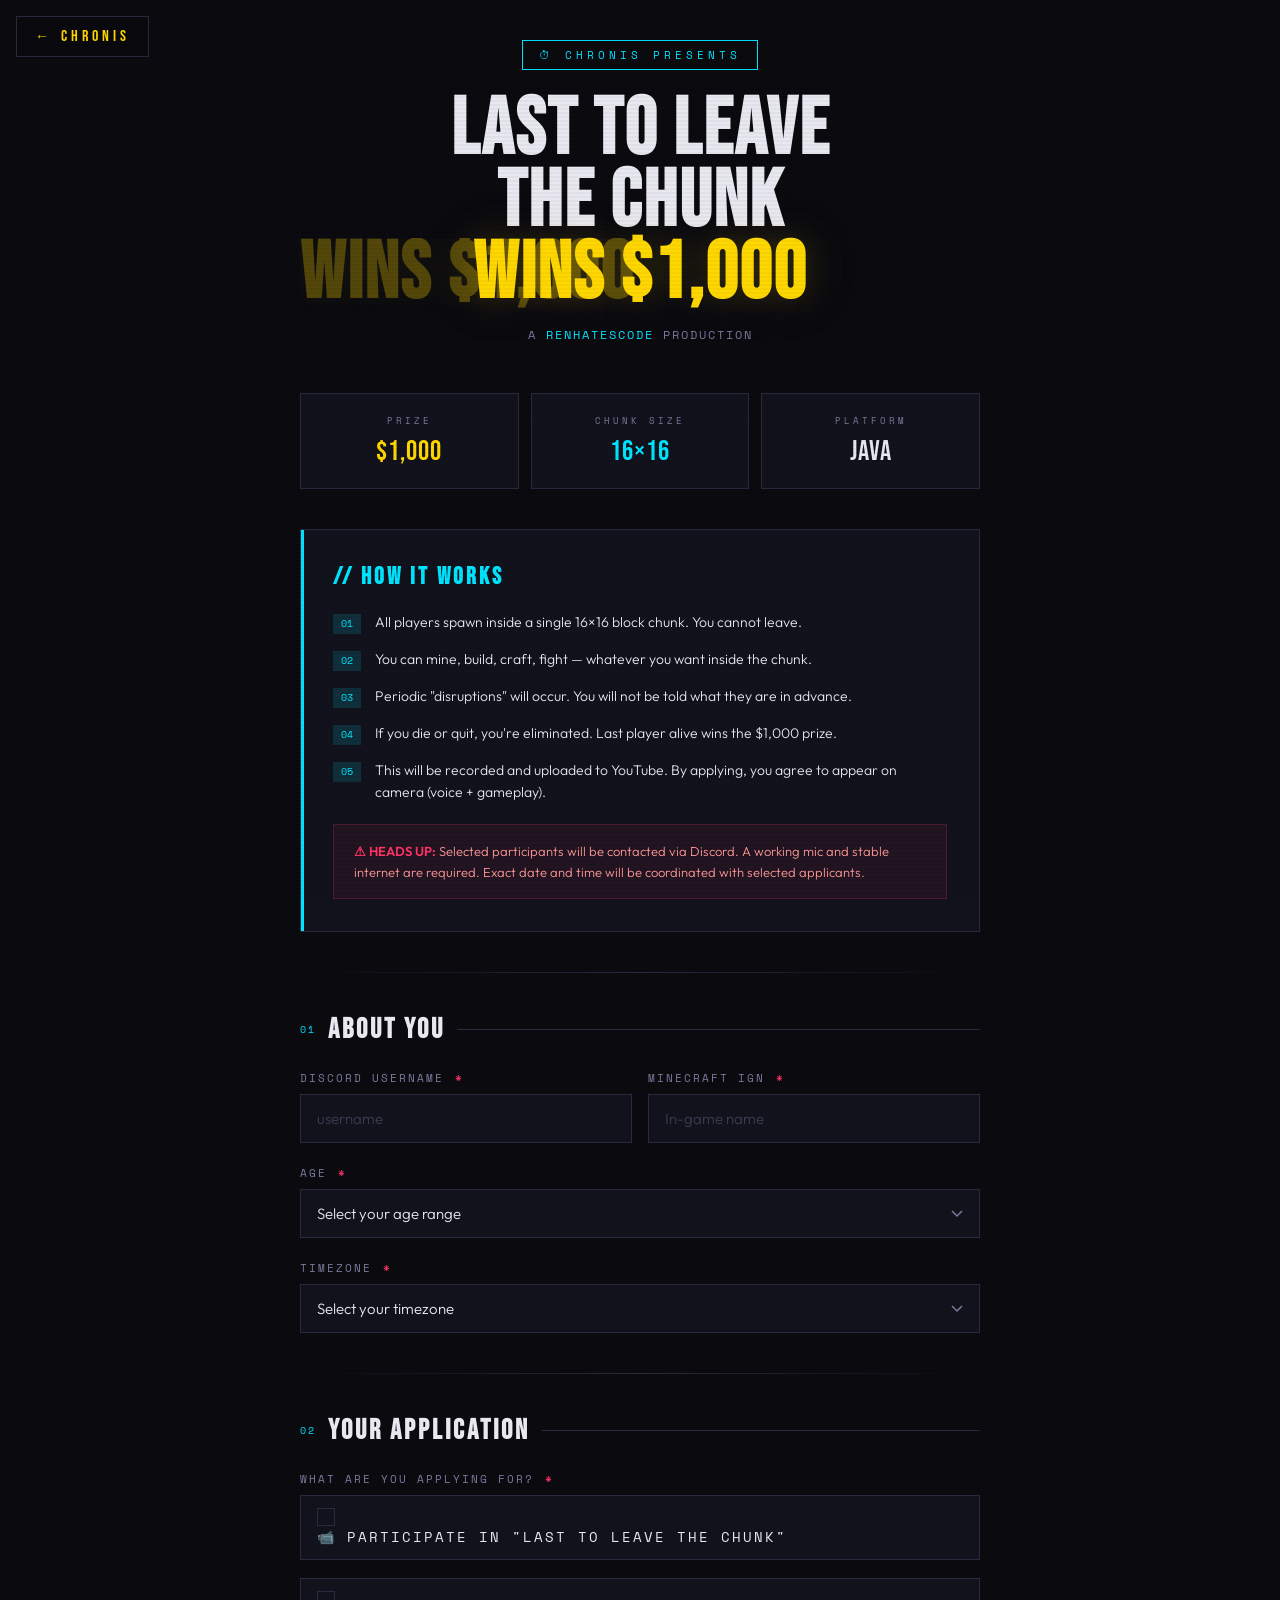
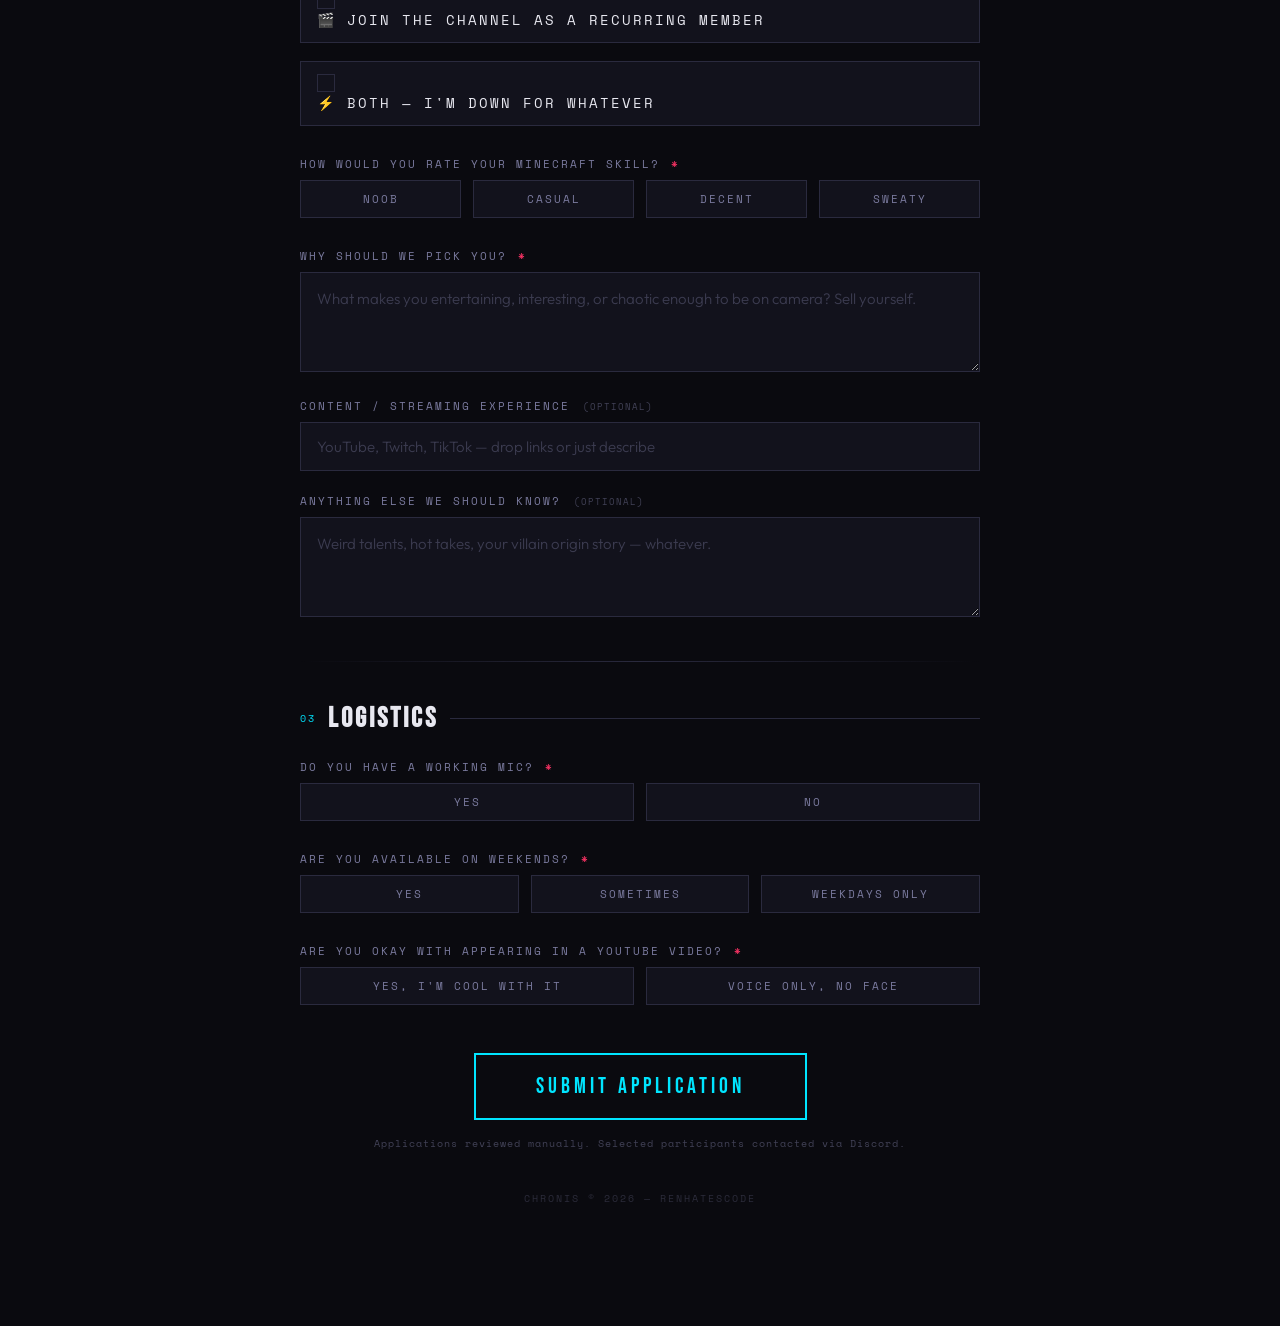
==== apply.html @ 7272223d "Add back button and update production name" ====
<!DOCTYPE html>
<html lang="en">
<head>
<meta charset="UTF-8">
<meta name="viewport" content="width=device-width, initial-scale=1.0">
<title>CHRONIS — Last To Leave The Chunk</title>
<link href="https://fonts.googleapis.com/css2?family=Bebas+Neue&family=Space+Mono:wght@400;700&family=Outfit:wght@300;400;500;600;700&display=swap" rel="stylesheet">
<style>
  :root {
    --bg: #0a0a0f;
    --surface: #12121c;
    --surface-2: #1a1a2e;
    --border: #2a2a3e;
    --accent: #00e5ff;
    --accent-dim: #00e5ff22;
    --accent-glow: #00e5ff44;
    --gold: #ffd700;
    --gold-dim: #ffd70022;
    --text: #e8e8f0;
    --text-dim: #7a7a9e;
    --danger: #ff3366;
    --success: #00ff88;
  }

  * { margin: 0; padding: 0; box-sizing: border-box; }

  .back-btn {
    position: fixed;
    top: 16px;
    left: 16px;
    z-index: 100;
    display: flex;
    align-items: center;
    gap: 8px;
    font-family: 'Bebas Neue', sans-serif;
    font-size: 16px;
    letter-spacing: 4px;
    color: var(--gold);
    text-decoration: none;
    padding: 10px 18px;
    background: rgba(10, 10, 15, 0.85);
    backdrop-filter: blur(12px);
    border: 1px solid var(--border);
    transition: border-color 0.3s, background 0.3s;
  }

  .back-btn:hover {
    border-color: var(--gold);
    background: rgba(10, 10, 15, 0.95);
  }

  .back-btn .arrow {
    font-size: 14px;
    transition: transform 0.3s;
  }

  .back-btn:hover .arrow { transform: translateX(-4px); }

  body {
    background: var(--bg);
    color: var(--text);
    font-family: 'Outfit', sans-serif;
    min-height: 100vh;
    overflow-x: hidden;
  }

  /* Scanline overlay */
  body::after {
    content: '';
    position: fixed;
    inset: 0;
    background: repeating-linear-gradient(
      0deg,
      transparent,
      transparent 2px,
      rgba(0, 0, 0, 0.03) 2px,
      rgba(0, 0, 0, 0.03) 4px
    );
    pointer-events: none;
    z-index: 1000;
  }

  /* Grid background */
  .grid-bg {
    position: fixed;
    inset: 0;
    background-image:
      linear-gradient(var(--border) 1px, transparent 1px),
      linear-gradient(90deg, var(--border) 1px, transparent 1px);
    background-size: 60px 60px;
    opacity: 0.07;
    pointer-events: none;
  }

  /* Floating particles */
  .particles {
    position: fixed;
    inset: 0;
    pointer-events: none;
    overflow: hidden;
  }

  .particle {
    position: absolute;
    width: 2px;
    height: 2px;
    background: var(--accent);
    border-radius: 50%;
    opacity: 0;
    animation: float-up 8s infinite;
  }

  @keyframes float-up {
    0% { opacity: 0; transform: translateY(100vh) scale(0); }
    10% { opacity: 0.6; }
    90% { opacity: 0.6; }
    100% { opacity: 0; transform: translateY(-10vh) scale(1); }
  }

  .container {
    max-width: 720px;
    margin: 0 auto;
    padding: 40px 20px 80px;
    position: relative;
    z-index: 1;
  }

  /* Header */
  .header {
    text-align: center;
    margin-bottom: 50px;
    position: relative;
  }

  .header-tag {
    display: inline-block;
    font-family: 'Space Mono', monospace;
    font-size: 11px;
    letter-spacing: 4px;
    text-transform: uppercase;
    color: var(--accent);
    border: 1px solid var(--accent);
    padding: 6px 16px;
    margin-bottom: 24px;
    position: relative;
    animation: tag-pulse 3s ease-in-out infinite;
  }

  @keyframes tag-pulse {
    0%, 100% { box-shadow: 0 0 0px var(--accent-dim); }
    50% { box-shadow: 0 0 20px var(--accent-dim); }
  }

  .header h1 {
    font-family: 'Bebas Neue', sans-serif;
    font-size: clamp(48px, 10vw, 80px);
    line-height: 0.9;
    letter-spacing: 2px;
    margin-bottom: 8px;
    position: relative;
  }

  .header h1 .line1 { color: var(--text); }
  .header h1 .line2 { color: var(--text); }
  .header h1 .line3 {
    color: var(--gold);
    text-shadow: 0 0 30px var(--gold-dim), 0 0 60px var(--gold-dim);
    position: relative;
  }

  .header h1 .line3::after {
    content: 'WINS $1,000';
    position: absolute;
    left: 0;
    top: 0;
    color: var(--gold);
    opacity: 0.3;
    animation: glitch-text 4s infinite;
    clip-path: inset(0 0 0 0);
  }

  @keyframes glitch-text {
    0%, 95%, 100% { transform: translate(0); clip-path: inset(0 0 100% 0); }
    96% { transform: translate(-3px, 1px); clip-path: inset(20% 0 40% 0); }
    97% { transform: translate(3px, -1px); clip-path: inset(60% 0 10% 0); }
    98% { transform: translate(-1px, 2px); clip-path: inset(40% 0 30% 0); }
  }

  .header-sub {
    font-family: 'Space Mono', monospace;
    font-size: 12px;
    color: var(--text-dim);
    letter-spacing: 2px;
    margin-top: 16px;
  }

  .header-sub span { color: var(--accent); }

  /* Event info cards */
  .info-grid {
    display: grid;
    grid-template-columns: repeat(3, 1fr);
    gap: 12px;
    margin-bottom: 40px;
  }

  .info-card {
    background: var(--surface);
    border: 1px solid var(--border);
    padding: 20px 16px;
    text-align: center;
    position: relative;
    overflow: hidden;
    transition: border-color 0.3s, transform 0.2s;
  }

  .info-card:hover {
    border-color: var(--accent);
    transform: translateY(-2px);
  }

  .info-card::before {
    content: '';
    position: absolute;
    top: 0;
    left: 0;
    right: 0;
    height: 2px;
    background: linear-gradient(90deg, transparent, var(--accent), transparent);
    opacity: 0;
    transition: opacity 0.3s;
  }

  .info-card:hover::before { opacity: 1; }

  .info-card .label {
    font-family: 'Space Mono', monospace;
    font-size: 9px;
    letter-spacing: 3px;
    text-transform: uppercase;
    color: var(--text-dim);
    margin-bottom: 8px;
  }

  .info-card .value {
    font-family: 'Bebas Neue', sans-serif;
    font-size: 28px;
    color: var(--text);
    letter-spacing: 1px;
  }

  .info-card .value.gold { color: var(--gold); }
  .info-card .value.cyan { color: var(--accent); }

  /* Rules section */
  .rules {
    background: var(--surface);
    border: 1px solid var(--border);
    padding: 32px;
    margin-bottom: 40px;
    position: relative;
  }

  .rules::before {
    content: '';
    position: absolute;
    top: 0; left: 0;
    width: 3px;
    height: 100%;
    background: var(--accent);
  }

  .rules h2 {
    font-family: 'Bebas Neue', sans-serif;
    font-size: 24px;
    letter-spacing: 3px;
    color: var(--accent);
    margin-bottom: 20px;
  }

  .rule-item {
    display: flex;
    gap: 14px;
    align-items: flex-start;
    margin-bottom: 14px;
    font-size: 14px;
    line-height: 1.6;
    color: var(--text);
    font-weight: 300;
  }

  .rule-item:last-child { margin-bottom: 0; }

  .rule-num {
    font-family: 'Space Mono', monospace;
    font-size: 10px;
    color: var(--accent);
    background: var(--accent-dim);
    padding: 2px 8px;
    flex-shrink: 0;
    margin-top: 3px;
  }

  .warning-box {
    background: #ff336611;
    border: 1px solid #ff336633;
    padding: 16px 20px;
    margin-top: 20px;
    font-size: 13px;
    color: #ff9999;
    font-weight: 300;
    line-height: 1.6;
  }

  .warning-box strong {
    color: var(--danger);
    font-weight: 600;
  }

  /* Form section */
  .form-section {
    margin-bottom: 20px;
  }

  .section-header {
    display: flex;
    align-items: center;
    gap: 12px;
    margin-bottom: 24px;
  }

  .section-header h2 {
    font-family: 'Bebas Neue', sans-serif;
    font-size: 28px;
    letter-spacing: 3px;
  }

  .section-header .line {
    flex: 1;
    height: 1px;
    background: var(--border);
  }

  .section-header .num {
    font-family: 'Space Mono', monospace;
    font-size: 10px;
    color: var(--accent);
    letter-spacing: 2px;
  }

  .field {
    margin-bottom: 22px;
  }

  .field label {
    display: block;
    font-family: 'Space Mono', monospace;
    font-size: 11px;
    letter-spacing: 2px;
    text-transform: uppercase;
    color: var(--text-dim);
    margin-bottom: 8px;
  }

  .field label .required {
    color: var(--danger);
    margin-left: 2px;
  }

  .field label .optional {
    color: var(--text-dim);
    opacity: 0.5;
    font-size: 9px;
    margin-left: 4px;
    letter-spacing: 1px;
  }

  .field input,
  .field textarea,
  .field select {
    width: 100%;
    background: var(--surface);
    border: 1px solid var(--border);
    color: var(--text);
    font-family: 'Outfit', sans-serif;
    font-size: 15px;
    font-weight: 300;
    padding: 14px 16px;
    outline: none;
    transition: border-color 0.3s, box-shadow 0.3s;
  }

  .field input:focus,
  .field textarea:focus,
  .field select:focus {
    border-color: var(--accent);
    box-shadow: 0 0 0 3px var(--accent-dim);
  }

  .field input::placeholder,
  .field textarea::placeholder {
    color: var(--text-dim);
    opacity: 0.4;
  }

  .field textarea {
    min-height: 100px;
    resize: vertical;
    line-height: 1.6;
  }

  .field select {
    cursor: pointer;
    appearance: none;
    background-image: url("data:image/svg+xml,%3Csvg xmlns='http://www.w3.org/2000/svg' width='12' height='8'%3E%3Cpath d='M1 1l5 5 5-5' stroke='%237a7a9e' fill='none' stroke-width='1.5'/%3E%3C/svg%3E");
    background-repeat: no-repeat;
    background-position: right 16px center;
    padding-right: 40px;
  }

  .field select option {
    background: var(--surface);
    color: var(--text);
  }

  .field-row {
    display: grid;
    grid-template-columns: 1fr 1fr;
    gap: 16px;
  }

  @media (max-width: 500px) {
    .field-row { grid-template-columns: 1fr; }
    .info-grid { grid-template-columns: 1fr; }
  }

  /* Checkbox group */
  .checkbox-group {
    display: flex;
    flex-direction: column;
    gap: 10px;
  }

  .checkbox-item {
    display: flex;
    align-items: center;
    gap: 12px;
    cursor: pointer;
    padding: 12px 16px;
    background: var(--surface);
    border: 1px solid var(--border);
    transition: border-color 0.2s, background 0.2s;
  }

  .checkbox-item:hover {
    border-color: var(--accent);
    background: var(--surface-2);
  }

  .checkbox-item input {
    display: none;
  }

  .checkbox-item .check-box {
    width: 18px;
    height: 18px;
    border: 1px solid var(--border);
    display: flex;
    align-items: center;
    justify-content: center;
    flex-shrink: 0;
    transition: all 0.2s;
  }

  .checkbox-item input:checked + .check-box {
    background: var(--accent);
    border-color: var(--accent);
  }

  .checkbox-item input:checked + .check-box::after {
    content: '✓';
    color: var(--bg);
    font-size: 12px;
    font-weight: 700;
  }

  .checkbox-item .check-label {
    font-size: 14px;
    font-weight: 300;
    color: var(--text);
  }

  /* Radio group */
  .radio-group {
    display: flex;
    gap: 12px;
    flex-wrap: wrap;
  }

  .radio-item {
    cursor: pointer;
    padding: 10px 20px;
    background: var(--surface);
    border: 1px solid var(--border);
    font-size: 14px;
    font-weight: 400;
    color: var(--text-dim);
    transition: all 0.2s;
    flex: 1;
    text-align: center;
    min-width: 100px;
  }

  .radio-item:hover {
    border-color: var(--accent);
    color: var(--text);
  }

  .radio-item input { display: none; }

  .radio-item:has(input:checked) {
    background: var(--accent-dim);
    border-color: var(--accent);
    color: var(--accent);
    font-weight: 600;
  }

  /* Submit */
  .submit-area {
    margin-top: 40px;
    text-align: center;
  }

  .submit-btn {
    font-family: 'Bebas Neue', sans-serif;
    font-size: 22px;
    letter-spacing: 4px;
    padding: 18px 60px;
    background: transparent;
    color: var(--accent);
    border: 2px solid var(--accent);
    cursor: pointer;
    position: relative;
    overflow: hidden;
    transition: all 0.3s;
  }

  .submit-btn::before {
    content: '';
    position: absolute;
    inset: 0;
    background: var(--accent);
    transform: translateX(-101%);
    transition: transform 0.3s;
  }

  .submit-btn:hover::before { transform: translateX(0); }
  .submit-btn:hover { color: var(--bg); }
  .submit-btn span { position: relative; z-index: 1; }

  .submit-note {
    font-family: 'Space Mono', monospace;
    font-size: 10px;
    color: var(--text-dim);
    margin-top: 16px;
    letter-spacing: 1px;
    opacity: 0.5;
  }

  /* Success state */
  .success-state {
    display: none;
    text-align: center;
    padding: 80px 20px;
  }

  .success-state.active { display: block; }

  .success-icon {
    font-size: 64px;
    margin-bottom: 24px;
    animation: success-pop 0.5s cubic-bezier(0.175, 0.885, 0.32, 1.275);
  }

  @keyframes success-pop {
    0% { transform: scale(0); }
    100% { transform: scale(1); }
  }

  .success-state h2 {
    font-family: 'Bebas Neue', sans-serif;
    font-size: 36px;
    letter-spacing: 3px;
    color: var(--success);
    margin-bottom: 12px;
  }

  .success-state p {
    color: var(--text-dim);
    font-weight: 300;
    line-height: 1.8;
    max-width: 400px;
    margin: 0 auto;
  }

  /* Footer */
  .footer {
    text-align: center;
    padding: 40px 20px;
    font-family: 'Space Mono', monospace;
    font-size: 10px;
    color: var(--text-dim);
    letter-spacing: 2px;
    opacity: 0.3;
  }

  /* Divider */
  .divider {
    height: 1px;
    background: linear-gradient(90deg, transparent, var(--border), transparent);
    margin: 40px 0;
  }

  /* Animate in */
  .fade-in {
    opacity: 0;
    transform: translateY(20px);
    animation: fadeUp 0.6s forwards;
  }

  @keyframes fadeUp {
    to { opacity: 1; transform: translateY(0); }
  }

  .fade-in:nth-child(1) { animation-delay: 0.1s; }
  .fade-in:nth-child(2) { animation-delay: 0.2s; }
  .fade-in:nth-child(3) { animation-delay: 0.3s; }
  .fade-in:nth-child(4) { animation-delay: 0.4s; }
  .fade-in:nth-child(5) { animation-delay: 0.5s; }
</style>
</head>
<body>

<a href="index.html" class="back-btn"><span class="arrow">←</span> CHRONIS</a>

<div class="grid-bg"></div>

<div class="particles" id="particles"></div>

<div class="container">

  <div class="header fade-in">
    <div class="header-tag">⏱ CHRONIS PRESENTS</div>
    <h1>
      <div class="line1">LAST TO LEAVE</div>
      <div class="line2">THE CHUNK</div>
      <div class="line3">WINS $1,000</div>
    </h1>
    <div class="header-sub">A <span>RENHATESCODE</span> PRODUCTION</div>
  </div>

  <div class="info-grid fade-in">
    <div class="info-card">
      <div class="label">PRIZE</div>
      <div class="value gold">$1,000</div>
    </div>
    <div class="info-card">
      <div class="label">CHUNK SIZE</div>
      <div class="value cyan">16×16</div>
    </div>
    <div class="info-card">
      <div class="label">PLATFORM</div>
      <div class="value">JAVA</div>
    </div>
  </div>

  <div class="rules fade-in">
    <h2>// HOW IT WORKS</h2>
    <div class="rule-item">
      <span class="rule-num">01</span>
      <span>All players spawn inside a single 16×16 block chunk. You cannot leave.</span>
    </div>
    <div class="rule-item">
      <span class="rule-num">02</span>
      <span>You can mine, build, craft, fight — whatever you want inside the chunk.</span>
    </div>
    <div class="rule-item">
      <span class="rule-num">03</span>
      <span>Periodic "disruptions" will occur. You will not be told what they are in advance.</span>
    </div>
    <div class="rule-item">
      <span class="rule-num">04</span>
      <span>If you die or quit, you're eliminated. Last player alive wins the $1,000 prize.</span>
    </div>
    <div class="rule-item">
      <span class="rule-num">05</span>
      <span>This will be recorded and uploaded to YouTube. By applying, you agree to appear on camera (voice + gameplay).</span>
    </div>
    <div class="warning-box">
      <strong>⚠ HEADS UP:</strong> Selected participants will be contacted via Discord. A working mic and stable internet are required. Exact date and time will be coordinated with selected applicants.
    </div>
  </div>

  <div class="divider"></div>

  <form id="appForm" class="fade-in">

    <div class="form-section">
      <div class="section-header">
        <span class="num">01</span>
        <h2>ABOUT YOU</h2>
        <div class="line"></div>
      </div>

      <div class="field-row">
        <div class="field">
          <label>Discord Username <span class="required">*</span></label>
          <input type="text" id="discord" placeholder="username" required />
        </div>
        <div class="field">
          <label>Minecraft IGN <span class="required">*</span></label>
          <input type="text" id="mc-ign" placeholder="In-game name" required />
        </div>
      </div>

      <div class="field">
        <label>Age <span class="required">*</span></label>
        <select id="age" required>
          <option value="" disabled selected>Select your age range</option>
          <option>Under 16</option>
          <option>16 - 17</option>
          <option>18 - 24</option>
          <option>25+</option>
        </select>
      </div>

      <div class="field">
        <label>Timezone <span class="required">*</span></label>
        <select id="timezone" required>
          <option value="" disabled selected>Select your timezone</option>
          <option>EST / EDT (US Eastern)</option>
          <option>CST / CDT (US Central)</option>
          <option>MST / MDT (US Mountain)</option>
          <option>PST / PDT (US Pacific)</option>
          <option>GMT / BST (UK)</option>
          <option>CET / CEST (Central Europe)</option>
          <option>JST (Japan)</option>
          <option>AEST (Australia Eastern)</option>
          <option>Other</option>
        </select>
      </div>
    </div>

    <div class="divider"></div>

    <div class="form-section">
      <div class="section-header">
        <span class="num">02</span>
        <h2>YOUR APPLICATION</h2>
        <div class="line"></div>
      </div>

      <div class="field">
        <label>What are you applying for? <span class="required">*</span></label>
        <div class="checkbox-group">
          <label class="checkbox-item">
            <input type="checkbox" name="apply-for" value="video" />
            <span class="check-box"></span>
            <span class="check-label">📹 Participate in "Last To Leave The Chunk"</span>
          </label>
          <label class="checkbox-item">
            <input type="checkbox" name="apply-for" value="member" />
            <span class="check-box"></span>
            <span class="check-label">🎬 Join the channel as a recurring member</span>
          </label>
          <label class="checkbox-item">
            <input type="checkbox" name="apply-for" value="both" />
            <span class="check-box"></span>
            <span class="check-label">⚡ Both — I'm down for whatever</span>
          </label>
        </div>
      </div>

      <div class="field">
        <label>How would you rate your Minecraft skill? <span class="required">*</span></label>
        <div class="radio-group">
          <label class="radio-item">
            <input type="radio" name="skill" value="noob" />
            Noob
          </label>
          <label class="radio-item">
            <input type="radio" name="skill" value="casual" />
            Casual
          </label>
          <label class="radio-item">
            <input type="radio" name="skill" value="decent" />
            Decent
          </label>
          <label class="radio-item">
            <input type="radio" name="skill" value="sweaty" />
            Sweaty
          </label>
        </div>
      </div>

      <div class="field">
        <label>Why should we pick you? <span class="required">*</span></label>
        <textarea id="pitch" placeholder="What makes you entertaining, interesting, or chaotic enough to be on camera? Sell yourself." required></textarea>
      </div>

      <div class="field">
        <label>Content / streaming experience <span class="optional">(OPTIONAL)</span></label>
        <input type="text" id="experience" placeholder="YouTube, Twitch, TikTok — drop links or just describe" />
      </div>

      <div class="field">
        <label>Anything else we should know? <span class="optional">(OPTIONAL)</span></label>
        <textarea id="extra" placeholder="Weird talents, hot takes, your villain origin story — whatever."></textarea>
      </div>
    </div>

    <div class="divider"></div>

    <div class="form-section">
      <div class="section-header">
        <span class="num">03</span>
        <h2>LOGISTICS</h2>
        <div class="line"></div>
      </div>

      <div class="field">
        <label>Do you have a working mic? <span class="required">*</span></label>
        <div class="radio-group">
          <label class="radio-item">
            <input type="radio" name="mic" value="yes" />
            Yes
          </label>
          <label class="radio-item">
            <input type="radio" name="mic" value="no" />
            No
          </label>
        </div>
      </div>

      <div class="field">
        <label>Are you available on weekends? <span class="required">*</span></label>
        <div class="radio-group">
          <label class="radio-item">
            <input type="radio" name="weekend" value="yes" />
            Yes
          </label>
          <label class="radio-item">
            <input type="radio" name="weekend" value="sometimes" />
            Sometimes
          </label>
          <label class="radio-item">
            <input type="radio" name="weekend" value="no" />
            Weekdays only
          </label>
        </div>
      </div>

      <div class="field">
        <label>Are you okay with appearing in a YouTube video? <span class="required">*</span></label>
        <div class="radio-group">
          <label class="radio-item">
            <input type="radio" name="consent" value="yes" />
            Yes, I'm cool with it
          </label>
          <label class="radio-item">
            <input type="radio" name="consent" value="voice-only" />
            Voice only, no face
          </label>
        </div>
      </div>
    </div>

    <div class="submit-area">
      <button type="submit" class="submit-btn">
        <span>SUBMIT APPLICATION</span>
      </button>
      <div class="submit-note">Applications reviewed manually. Selected participants contacted via Discord.</div>
    </div>

  </form>

  <div class="success-state" id="successState">
    <div class="success-icon">⏱</div>
    <h2>APPLICATION RECEIVED</h2>
    <p>Your application has been submitted. If selected, you'll be contacted via Discord. Keep an eye on your DMs.</p>
    <div style="margin-top: 24px; font-family: 'Space Mono', monospace; font-size: 10px; color: var(--text-dim); letter-spacing: 2px;">
      THE CHRONIS IS WATCHING
    </div>
  </div>

  <div class="footer">
    CHRONIS © 2026 — RENHATESCODE
  </div>

</div>

<script>
  // ============================================
  // PASTE YOUR DISCORD WEBHOOK URL BELOW
  // ============================================
  const WEBHOOK_URL = 'YOUR_WEBHOOK_URL_HERE';
  // ============================================

  // Particles
  const container = document.getElementById('particles');
  for (let i = 0; i < 30; i++) {
    const p = document.createElement('div');
    p.className = 'particle';
    p.style.left = Math.random() * 100 + '%';
    p.style.animationDelay = Math.random() * 8 + 's';
    p.style.animationDuration = (6 + Math.random() * 6) + 's';
    container.appendChild(p);
  }

  // Collect form data and send to Discord
  document.getElementById('appForm').addEventListener('submit', async function(e) {
    e.preventDefault();

    const btn = this.querySelector('.submit-btn');
    const btnText = btn.querySelector('span');
    const originalText = btnText.textContent;
    btnText.textContent = 'SUBMITTING...';
    btn.style.pointerEvents = 'none';
    btn.style.opacity = '0.5';

    // Gather values
    const discord = document.getElementById('discord').value.trim();
    const mcIgn = document.getElementById('mc-ign').value.trim();
    const age = document.getElementById('age').value;
    const timezone = document.getElementById('timezone').value;
    const pitch = document.getElementById('pitch').value.trim();
    const experience = document.getElementById('experience').value.trim() || 'N/A';
    const extra = document.getElementById('extra').value.trim() || 'N/A';

    // Checkboxes
    const applyFor = [...document.querySelectorAll('input[name="apply-for"]:checked')]
      .map(cb => {
        const labels = { video: '📹 Video Participant', member: '🎬 Channel Member', both: '⚡ Both' };
        return labels[cb.value] || cb.value;
      }).join(', ') || 'None selected';

    // Radio buttons
    const skill = document.querySelector('input[name="skill"]:checked')?.value || 'Not selected';
    const mic = document.querySelector('input[name="mic"]:checked')?.value || 'Not selected';
    const weekend = document.querySelector('input[name="weekend"]:checked')?.value || 'Not selected';
    const consent = document.querySelector('input[name="consent"]:checked')?.value || 'Not selected';

    const skillEmojis = { noob: '🟢 Noob', casual: '🟡 Casual', decent: '🟠 Decent', sweaty: '🔴 Sweaty' };
    const micEmojis = { yes: '✅ Yes', no: '❌ No' };
    const weekendLabels = { yes: '✅ Yes', sometimes: '⚠️ Sometimes', no: '❌ Weekdays only' };
    const consentLabels = { yes: '✅ Full (voice + face)', 'voice-only': '🎙️ Voice only' };

    // Build Discord embed
    const payload = {
      embeds: [{
        title: '⏱ NEW APPLICATION',
        color: 0x00e5ff,
        fields: [
          { name: '👤 Discord', value: discord, inline: true },
          { name: '⛏️ Minecraft IGN', value: mcIgn, inline: true },
          { name: '📅 Age', value: age, inline: true },
          { name: '🌍 Timezone', value: timezone, inline: true },
          { name: '🎯 Applying For', value: applyFor, inline: true },
          { name: '💪 Skill Level', value: skillEmojis[skill] || skill, inline: true },
          { name: '📝 Pitch', value: pitch.substring(0, 1024) },
          { name: '🎥 Content Experience', value: experience.substring(0, 1024) },
          { name: '💬 Extra Info', value: extra.substring(0, 1024) },
          { name: '🎙️ Has Mic', value: micEmojis[mic] || mic, inline: true },
          { name: '📆 Weekend Availability', value: weekendLabels[weekend] || weekend, inline: true },
          { name: '📹 Video Consent', value: consentLabels[consent] || consent, inline: true },
        ],
        footer: { text: 'CHRONIS Application System' },
        timestamp: new Date().toISOString()
      }]
    };

    try {
      const res = await fetch(WEBHOOK_URL, {
        method: 'POST',
        headers: { 'Content-Type': 'application/json' },
        body: JSON.stringify(payload)
      });

      if (res.ok || res.status === 204) {
        this.style.display = 'none';
        document.querySelector('.form-section:nth-of-type(1)').previousElementSibling?.remove();
        const success = document.getElementById('successState');
        success.classList.add('active');
        window.scrollTo({ top: 0, behavior: 'smooth' });
      } else {
        throw new Error(`Status: ${res.status}`);
      }
    } catch (err) {
      console.error('Submission error:', err);
      btnText.textContent = 'ERROR — TRY AGAIN';
      btn.style.opacity = '1';
      btn.style.pointerEvents = 'auto';
      btn.style.borderColor = '#ff3366';
      btn.style.color = '#ff3366';
      setTimeout(() => {
        btnText.textContent = originalText;
        btn.style.borderColor = '';
        btn.style.color = '';
      }, 3000);
    }
  });
</script>

</body>
</html>
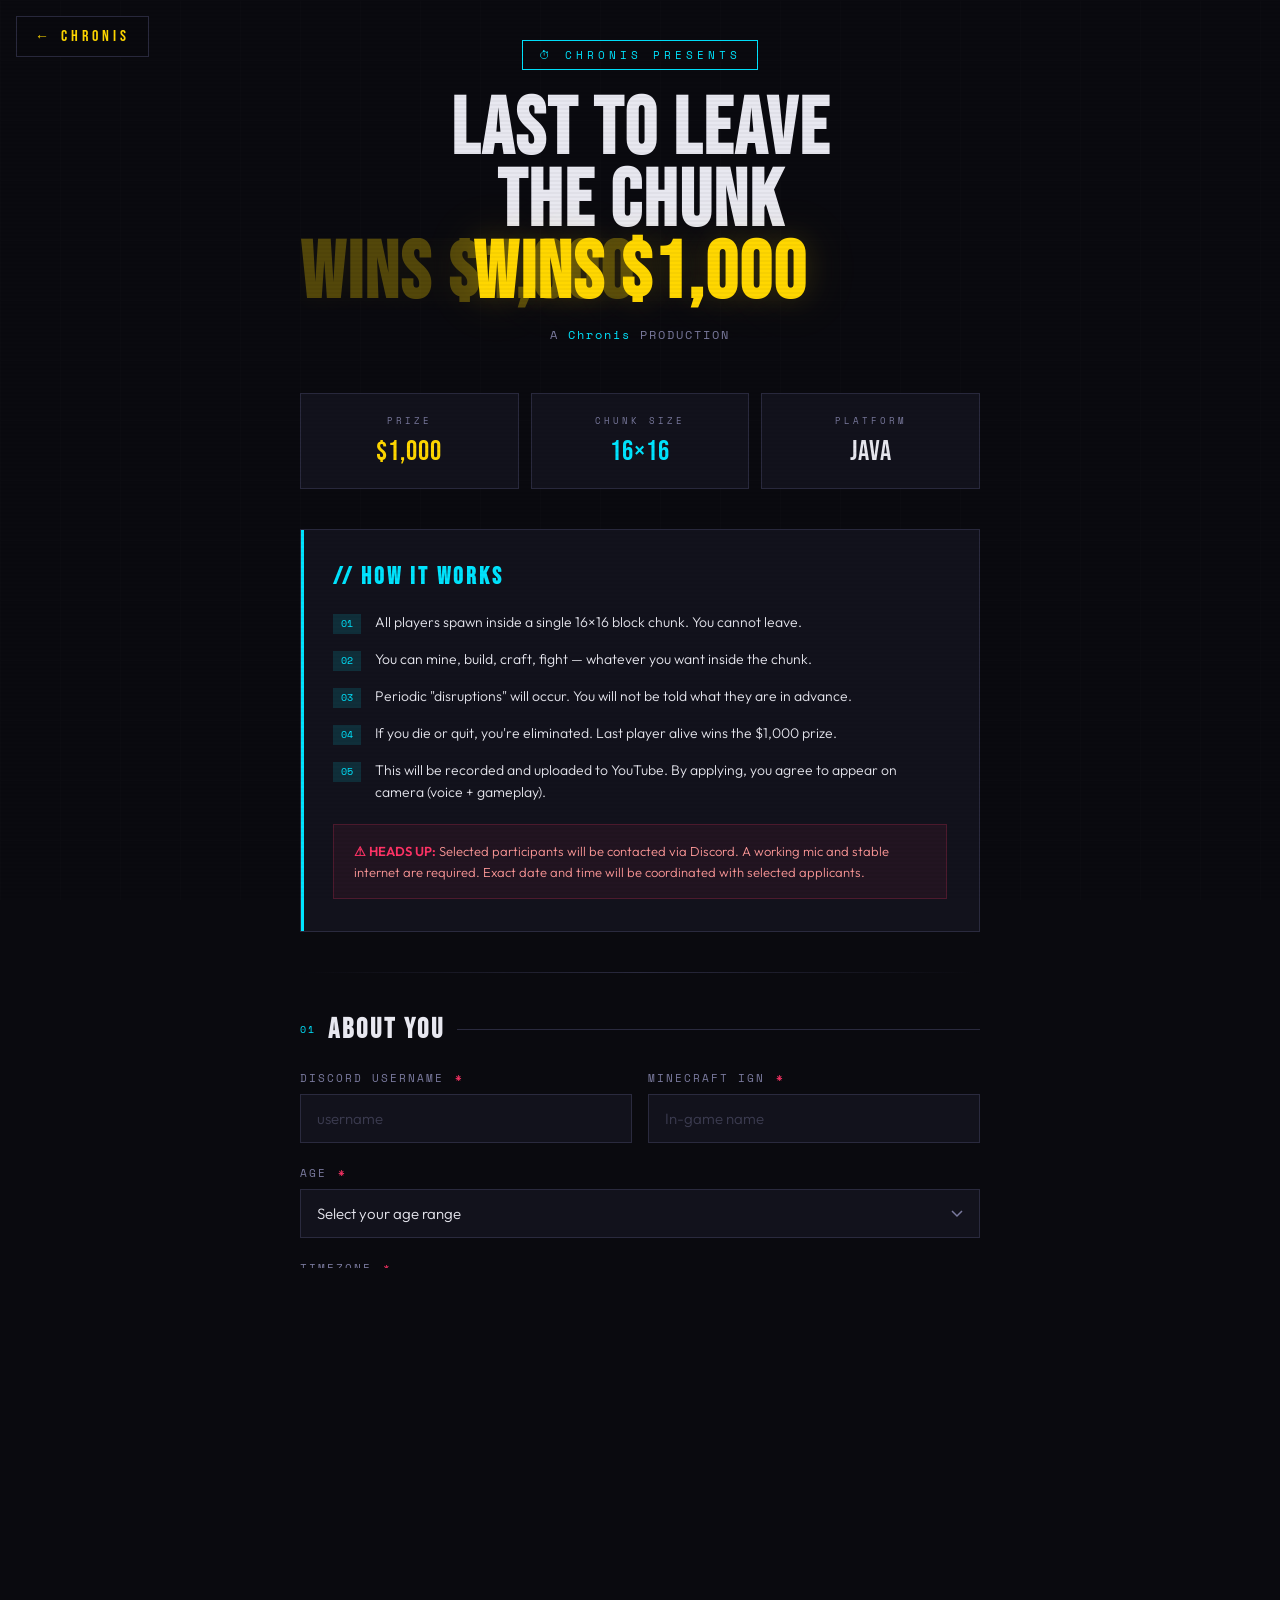
==== commit e1a3496c: "Update apply.html" ====
--- a/apply.html
+++ b/apply.html
@@ -656,7 +656,7 @@
       <div class="line2">THE CHUNK</div>
       <div class="line3">WINS $1,000</div>
     </h1>
-    <div class="header-sub">A <span>RENHATESCODE</span> PRODUCTION</div>
+    <div class="header-sub">A <span>Chronis</span> PRODUCTION</div>
   </div>
 
   <div class="info-grid fade-in">
@@ -903,7 +903,7 @@
   // ============================================
   // PASTE YOUR DISCORD WEBHOOK URL BELOW
   // ============================================
-  const WEBHOOK_URL = 'YOUR_WEBHOOK_URL_HERE';
+  const WEBHOOK_URL = 'https://ptb.discord.com/api/webhooks/1495556754388287569/LB4C8mDg9Q9I8a0d8dxkiiSBZ2kLYXgmM7Rsy7yuDQW0f_MUOQ9b35UGsG21UU_F1K9E';
   // ============================================
 
   // Particles
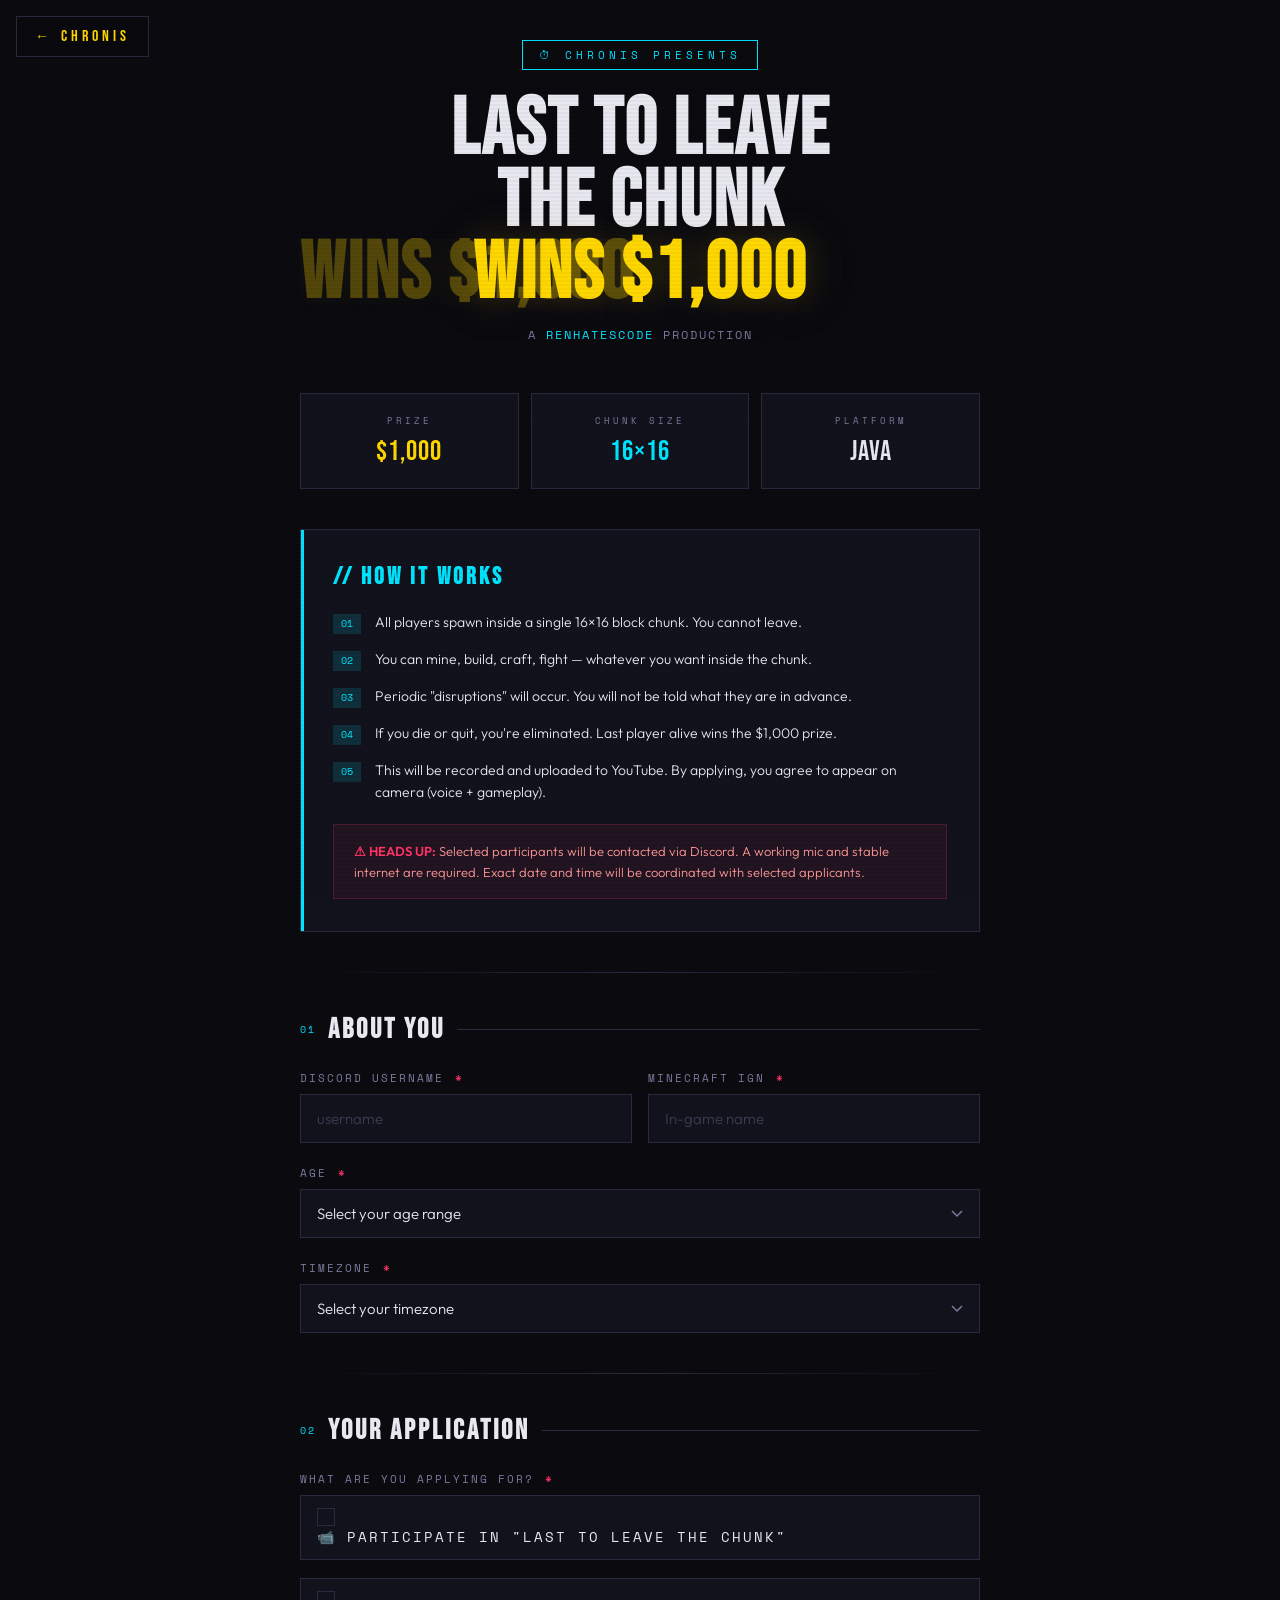
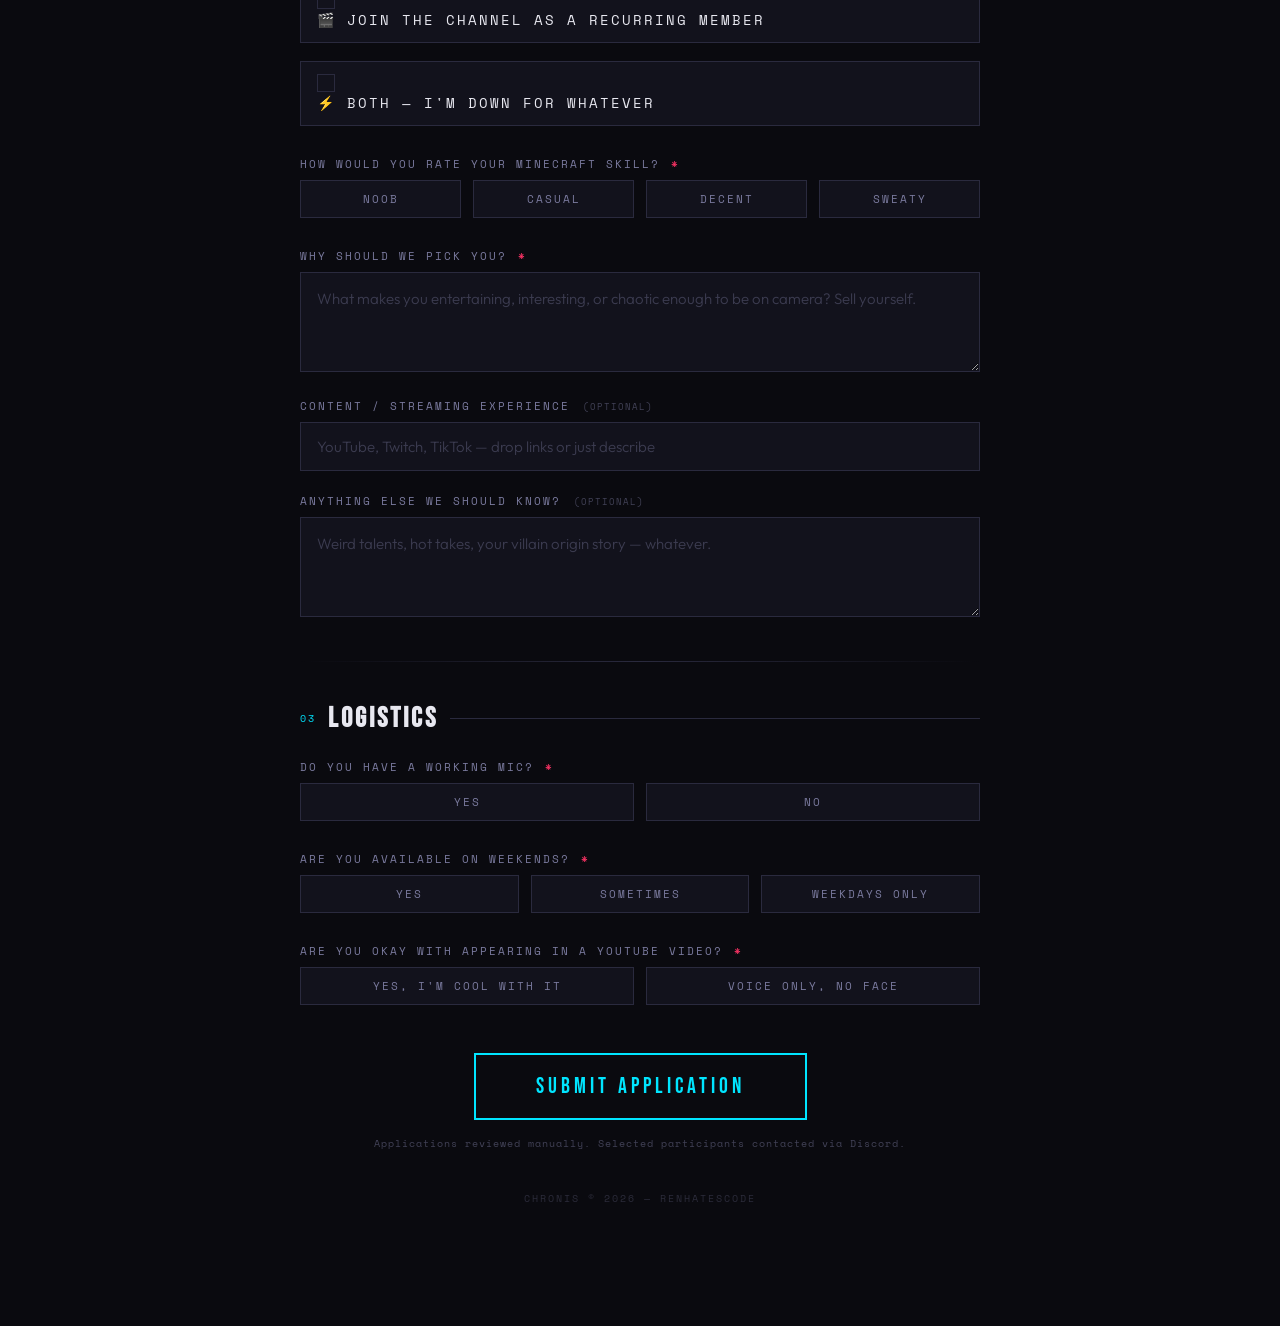
==== commit 3d188687: "Update Discord webhook URL in apply.html" ====
--- a/apply.html
+++ b/apply.html
@@ -656,7 +656,7 @@
       <div class="line2">THE CHUNK</div>
       <div class="line3">WINS $1,000</div>
     </h1>
-    <div class="header-sub">A <span>Chronis</span> PRODUCTION</div>
+    <div class="header-sub">A <span>RENHATESCODE</span> PRODUCTION</div>
   </div>
 
   <div class="info-grid fade-in">
